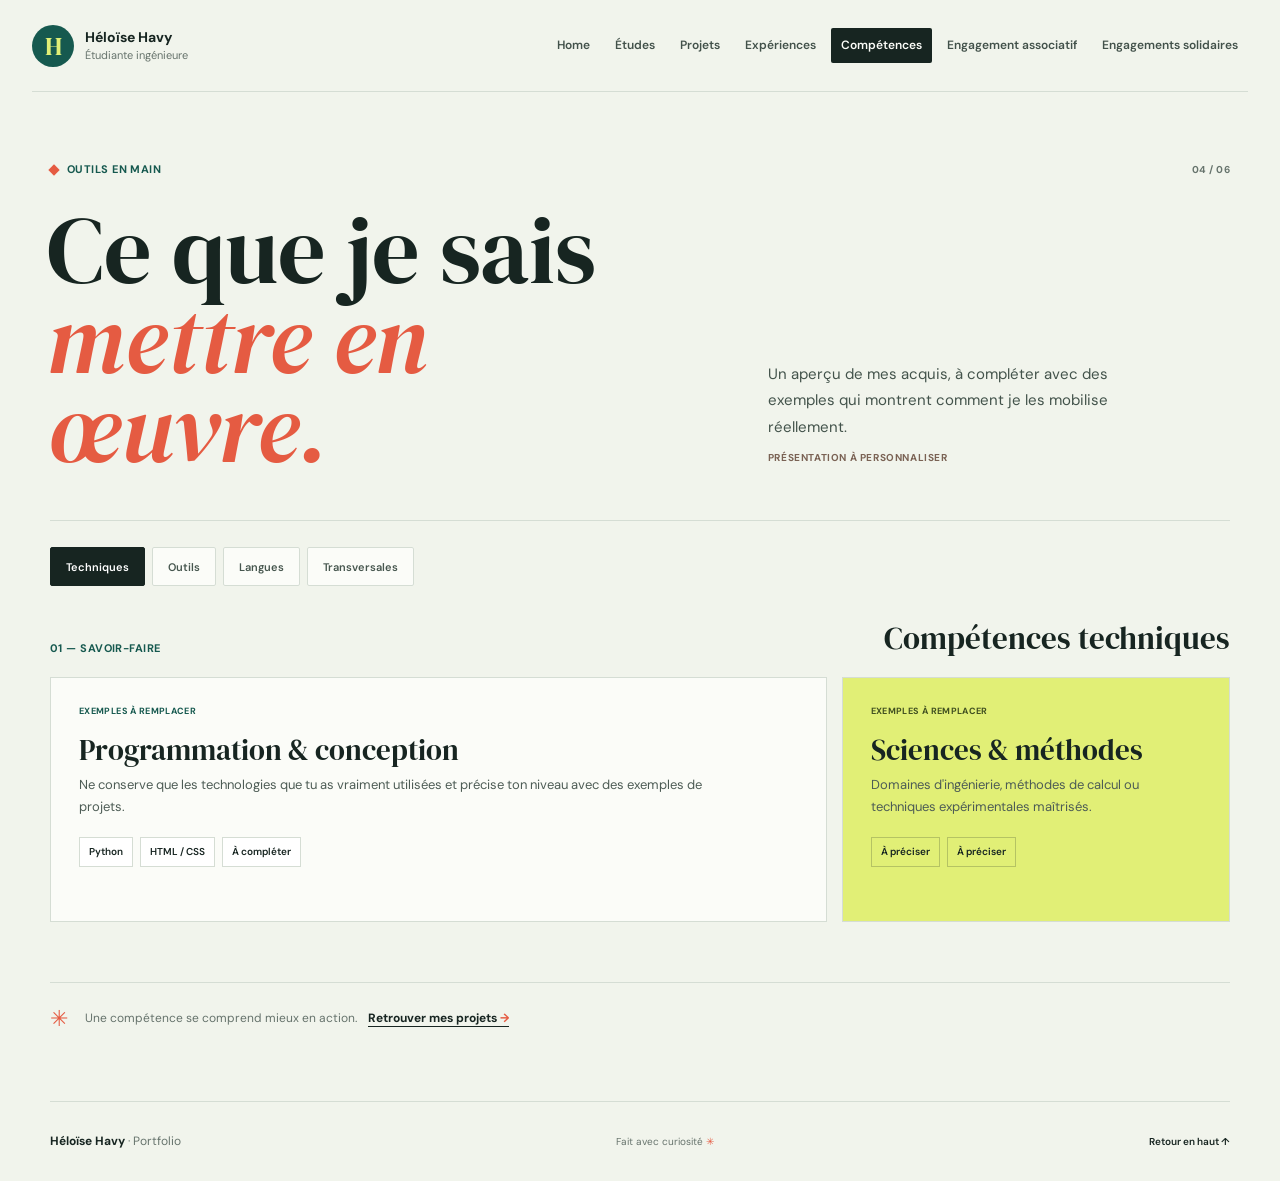
==== competences.html @ cb356ca2 "création site" ====
<!doctype html>
<html lang="fr">
<head>
  <meta charset="utf-8">
  <meta name="viewport" content="width=device-width, initial-scale=1">
  <meta name="theme-color" content="#f1f4ec">
  <meta name="description" content="Les compétences techniques, outils et langues d'Héloïse Havy.">
  <title>Compétences — Héloïse Havy</title>
  <link rel="preconnect" href="https://fonts.googleapis.com">
  <link rel="preconnect" href="https://fonts.gstatic.com" crossorigin>
  <link href="https://fonts.googleapis.com/css2?family=DM+Sans:wght@400;500;600;700&family=DM+Serif+Display:ital@0;1&display=swap" rel="stylesheet">
  <link rel="stylesheet" href="css/style.css">
  <script src="js/main.js" defer></script>
</head>
<body>
  <a class="skip-link" href="#contenu">Aller au contenu</a>
  <header class="site-header">
    <a class="brand" href="index.html" aria-label="Héloïse Havy, accueil"><span class="brand-mark" aria-hidden="true">H</span><span class="brand-copy"><strong>Héloïse Havy</strong><small>Étudiante ingénieure</small></span></a>
    <nav class="main-nav" aria-label="Navigation principale"><ul>
      <li><a href="index.html">Home</a></li><li><a href="etudes.html">Études</a></li><li><a href="projets.html">Projets</a></li><li><a href="experiences.html">Expériences</a></li><li><a href="competences.html" aria-current="page">Compétences</a></li><li><a href="engagement-associatif.html">Engagement associatif</a></li><li><a href="engagements-solidaires.html">Engagements solidaires</a></li>
    </ul></nav>
  </header>
  <main id="contenu" class="content-width inner-page">
    <header class="page-heading"><p class="eyebrow"><span class="eyebrow-mark" aria-hidden="true"></span> Outils en main <span class="page-number">04 / 06</span></p><div class="page-heading-grid"><h1>Ce que je sais<br><em>mettre en œuvre.</em></h1><p class="page-lede">Un aperçu de mes acquis, à compléter avec des exemples qui montrent comment je les mobilise réellement.<span class="sample-label">Présentation à personnaliser</span></p></div></header>
    <section class="category-tabs" aria-label="Familles de compétences">
      <div class="filter-controls" role="tablist" aria-label="Filtrer les compétences">
        <button id="skills-tab-tech" type="button" role="tab" aria-selected="true" aria-controls="skills-panel-tech">Techniques</button>
        <button id="skills-tab-tools" type="button" role="tab" aria-selected="false" aria-controls="skills-panel-tools">Outils</button>
        <button id="skills-tab-languages" type="button" role="tab" aria-selected="false" aria-controls="skills-panel-languages">Langues</button>
        <button id="skills-tab-human" type="button" role="tab" aria-selected="false" aria-controls="skills-panel-human">Transversales</button>
      </div>
      <section id="skills-panel-tech" class="filter-panel" role="tabpanel" aria-labelledby="skills-tab-tech" tabindex="0"><div class="panel-heading"><p class="section-kicker">01 — Savoir-faire</p><h2>Compétences techniques</h2></div><div class="entry-grid"><article class="entry-card skill-card"><p class="entry-kicker">Exemples à remplacer</p><h3>Programmation & conception</h3><p>Ne conserve que les technologies que tu as vraiment utilisées et précise ton niveau avec des exemples de projets.</p><ul class="skill-list"><li>Python</li><li>HTML / CSS</li><li>À compléter</li></ul></article><article class="entry-card skill-card skill-card-accent"><p class="entry-kicker">Exemples à remplacer</p><h3>Sciences & méthodes</h3><p>Domaines d'ingénierie, méthodes de calcul ou techniques expérimentales maîtrisés.</p><ul class="skill-list"><li>À préciser</li><li>À préciser</li></ul></article></div></section>
      <section id="skills-panel-tools" class="filter-panel" role="tabpanel" aria-labelledby="skills-tab-tools" tabindex="0"><div class="panel-heading"><p class="section-kicker">02 — Environnement</p><h2>Outils & logiciels</h2></div><div class="entry-grid"><article class="entry-card skill-card"><p class="entry-kicker">À compléter</p><h3>Outils utilisés</h3><p>Logiciels de conception, analyse de données, travail collaboratif ou création. Ajoute le contexte de leur utilisation.</p><ul class="skill-list"><li>Outil à préciser</li><li>Outil à préciser</li><li>Outil à préciser</li></ul></article></div></section>
      <section id="skills-panel-languages" class="filter-panel" role="tabpanel" aria-labelledby="skills-tab-languages" tabindex="0"><div class="panel-heading"><p class="section-kicker">03 — Communication</p><h2>Langues</h2></div><div class="entry-grid"><article class="entry-card skill-card"><p class="entry-kicker">À compléter</p><h3>Langues pratiquées</h3><p>Indique chaque langue et un niveau compréhensible, idéalement selon le cadre européen (A1 à C2).</p><ul class="skill-list"><li>Langue · niveau à préciser</li><li>Langue · niveau à préciser</li></ul></article></div></section>
      <section id="skills-panel-human" class="filter-panel" role="tabpanel" aria-labelledby="skills-tab-human" tabindex="0"><div class="panel-heading"><p class="section-kicker">04 — Façon de travailler</p><h2>Compétences transversales</h2></div><div class="entry-grid"><article class="entry-card skill-card"><p class="entry-kicker">À illustrer</p><h3>La méthode et le collectif</h3><p>Choisis des qualités que tu peux illustrer avec une situation précise : expliquer, organiser, écouter, apprendre en autonomie…</p><ul class="skill-list"><li>Qualité à illustrer</li><li>Qualité à illustrer</li></ul></article></div></section>
    </section>
    <aside class="page-outro"><span aria-hidden="true">✳</span><p>Une compétence se comprend mieux en action. <a href="projets.html">Retrouver mes projets <b aria-hidden="true">→</b></a></p></aside>
  </main>
  <footer class="site-footer content-width"><a class="footer-brand" href="index.html">Héloïse Havy <span>· Portfolio</span></a><p>Fait avec curiosité <span aria-hidden="true">✳</span></p><a href="#contenu" class="back-top">Retour en haut ↑</a></footer>
</body>
</html>
---- css/style.css ----
:root {
  color-scheme: light;
  --paper: #f1f4ec;
  --surface: #fbfcf8;
  --ink: #172521;
  --muted: #66736c;
  --line: #d5ddd4;
  --tomato: #e55b42;
  --teal: #16594f;
  --lime: #e1ef76;
  --sky: #c8e0e6;
  --display: "DM Serif Display", Georgia, serif;
  --body: "DM Sans", "Trebuchet MS", sans-serif;
  --page-width: 1180px;
}

* { box-sizing: border-box; }

html { scroll-behavior: smooth; }

body {
  margin: 0;
  color: var(--ink);
  background: var(--paper);
  font-family: var(--body);
  font-size: 16px;
  line-height: 1.6;
}

body::before {
  position: fixed;
  z-index: -1;
  inset: 0;
  background-image: radial-gradient(#aebbb0 0.65px, transparent 0.65px);
  background-size: 18px 18px;
  content: "";
  opacity: 0.18;
  pointer-events: none;
}

a { color: inherit; }

button, a { -webkit-tap-highlight-color: transparent; }

a:focus-visible, button:focus-visible {
  outline: 3px solid var(--tomato);
  outline-offset: 4px;
}

.content-width { width: min(var(--page-width), calc(100% - 64px)); margin-inline: auto; }

.skip-link {
  position: fixed;
  z-index: 20;
  top: 8px;
  left: 8px;
  padding: 10px 14px;
  transform: translateY(-150%);
  background: var(--ink);
  color: white;
}

.skip-link:focus { transform: translateY(0); }

.site-header {
  position: relative;
  z-index: 5;
  display: flex;
  align-items: center;
  justify-content: space-between;
  gap: 28px;
  width: min(1360px, calc(100% - 64px));
  min-height: 92px;
  margin-inline: auto;
  border-bottom: 1px solid var(--line);
}

.brand { display: inline-flex; flex: 0 0 auto; align-items: center; gap: 11px; text-decoration: none; }

.brand-mark {
  display: grid;
  width: 42px;
  aspect-ratio: 1;
  place-items: center;
  border-radius: 50%;
  background: var(--teal);
  color: var(--lime);
  font-family: var(--display);
  font-size: 25px;
}

.brand-copy { display: grid; line-height: 1.2; }
.brand-copy strong { font-size: 14px; font-weight: 700; }
.brand-copy small { margin-top: 4px; color: var(--muted); font-size: 11px; }

.main-nav { min-width: 0; }
.main-nav ul { display: flex; flex-wrap: wrap; justify-content: flex-end; gap: 4px 5px; margin: 0; padding: 0; list-style: none; }
.main-nav a { display: block; padding: 8px 10px; border-radius: 2px; color: #42514a; font-size: 12px; font-weight: 600; text-decoration: none; transition: color 160ms ease, background-color 160ms ease; }
.main-nav a:hover { background: var(--lime); color: var(--ink); }
.main-nav a[aria-current="page"] { background: var(--ink); color: var(--surface); }

.home-hero {
  position: relative;
  display: grid;
  grid-template-columns: minmax(0, 1.03fr) minmax(330px, 0.8fr);
  align-items: center;
  gap: clamp(48px, 9vw, 130px);
  min-height: min(730px, calc(100svh - 92px));
  padding-block: 70px 86px;
}

.hero-copy { position: relative; z-index: 1; max-width: 630px; }
.eyebrow, .section-kicker, .entry-kicker { margin: 0; color: var(--teal); font-size: 11px; font-weight: 700; letter-spacing: 0.04em; text-transform: uppercase; }
.eyebrow { display: flex; align-items: center; gap: 9px; }
.eyebrow-mark { display: inline-block; width: 8px; aspect-ratio: 1; transform: rotate(45deg); background: var(--tomato); }

.home-hero h1 {
  margin: 23px 0 5px -5px;
  font-family: var(--display);
  font-size: clamp(76px, 10vw, 132px);
  font-weight: 400;
  line-height: 0.86;
}

.home-hero h1 span { color: var(--tomato); font-style: italic; }
.hero-role { margin: 24px 0 0; font-size: 17px; font-weight: 600; }
.hero-role span { padding-inline: 5px; color: var(--tomato); }
.hero-description { max-width: 490px; margin: 17px 0 0; color: #43534b; font-size: 16px; line-height: 1.75; }
.sample-label { display: block; width: fit-content; margin-top: 9px; color: #7a6254; font-size: 10px; font-weight: 700; letter-spacing: 0.06em; text-transform: uppercase; }
.hero-actions { display: flex; flex-wrap: wrap; align-items: center; gap: 18px 25px; margin-top: 29px; }
.button { display: inline-flex; min-height: 49px; align-items: center; justify-content: center; gap: 18px; padding: 0 18px; border: 1px solid transparent; border-radius: 2px; font-size: 13px; font-weight: 700; text-decoration: none; transition: transform 160ms ease, background-color 160ms ease; }
.button:hover { transform: translateY(-2px); }
.button-primary { background: var(--tomato); color: #fff; }
.button-primary:hover { background: #c74834; }
.text-link { font-size: 13px; font-weight: 700; text-decoration-thickness: 1px; text-underline-offset: 4px; }
.text-link span { margin-left: 5px; color: var(--tomato); }
.hero-footnote { margin: 25px 0 0; color: var(--muted); font-size: 11px; }
.hero-footnote span { padding-inline: 5px; color: var(--tomato); }

.hero-visual { position: relative; width: min(100%, 400px); justify-self: center; padding: 15px 19px 38px 0; }
.portrait-frame { position: relative; min-height: 440px; overflow: hidden; border: 1px solid var(--ink); background: var(--sky); }
.portrait-frame::before { position: absolute; top: 28px; right: 28px; width: 49%; height: 76%; border: 1px solid rgb(23 37 33 / 30%); content: ""; }
.portrait-frame::after { position: absolute; right: 0; bottom: 0; left: 0; height: 29%; background: var(--teal); content: ""; }
.portrait-placeholder { position: absolute; z-index: 1; inset: 0 0 29%; display: grid; align-content: center; justify-items: center; color: var(--teal); }
.portrait-monogram { font-family: var(--display); font-size: clamp(140px, 20vw, 225px); line-height: 0.8; }
.portrait-caption { position: absolute; right: 11%; bottom: 10%; padding: 8px 12px; transform: rotate(-5deg); background: var(--lime); color: var(--ink); font-size: 11px; font-weight: 700; line-height: 1.25; text-transform: uppercase; }
.portrait-image { position: absolute; z-index: 2; inset: 0; width: 100%; height: 100%; object-fit: cover; object-position: center 35%; opacity: 0; }
.portrait-frame.image-loaded .portrait-image { opacity: 1; }
.portrait-frame.image-loaded .portrait-placeholder { display: none; }
.portrait-sticker { position: absolute; z-index: 3; top: 22px; left: -10px; display: grid; width: 64px; aspect-ratio: 1; place-content: center; transform: rotate(-9deg); border: 1px solid var(--ink); border-radius: 50%; background: var(--lime); color: var(--ink); font-size: 9px; font-weight: 700; line-height: 1.05; text-align: center; }
.portrait-index { position: absolute; z-index: 3; right: 15px; bottom: 13px; color: white; font-size: 9px; font-weight: 700; letter-spacing: 0.08em; }
.school-signature { position: absolute; right: -27px; bottom: 2px; z-index: 4; display: flex; min-width: 225px; align-items: center; gap: 12px; padding: 12px 15px; border: 1px solid var(--ink); background: var(--surface); }
.school-logo-placeholder { display: grid; width: 43px; height: 43px; flex: 0 0 auto; place-content: center; background: var(--lime); font-size: 8px; font-weight: 700; line-height: 1.05; text-align: center; }
.school-logo-placeholder span { color: var(--teal); }
.school-logo { display: none; width: 43px; height: 43px; object-fit: contain; }
.school-signature.image-loaded .school-logo { display: block; }
.school-signature.image-loaded .school-logo-placeholder { display: none; }
.school-signature p { display: grid; gap: 2px; margin: 0; line-height: 1.3; }
.school-signature p span { color: var(--muted); font-size: 9px; font-weight: 700; letter-spacing: 0.08em; }
.school-signature p strong { font-size: 11px; }
.hero-side-note { position: absolute; top: 50%; right: -37px; transform: translate(100%, -50%) rotate(90deg); transform-origin: left; color: var(--muted); font-size: 9px; font-weight: 700; letter-spacing: 0.14em; white-space: nowrap; }

.home-index { display: grid; grid-template-columns: 0.65fr 1.1fr 1.25fr; gap: 28px 48px; padding-block: 36px 76px; border-top: 1px solid var(--line); }
.home-index > .section-kicker { padding-top: 8px; }
.index-statement { max-width: 265px; margin: 0; font-family: var(--display); font-size: 27px; line-height: 1.2; }
.index-statement em { color: var(--tomato); font-weight: 400; }
.index-links { display: grid; grid-template-columns: 1fr 1fr; column-gap: 23px; }
.index-links a { display: flex; min-height: 43px; align-items: center; gap: 10px; border-bottom: 1px solid var(--line); font-size: 11px; font-weight: 600; text-decoration: none; }
.index-links a span { color: var(--tomato); font-size: 9px; }
.index-links a b { margin-left: auto; color: var(--teal); font-size: 14px; }
.index-links a:hover { color: var(--tomato); }

.home-note-band { background: var(--lime); }
.note-band-inner { display: grid; grid-template-columns: 0.65fr 2.35fr auto; align-items: center; gap: 25px; min-height: 155px; }
.note-band-inner .section-kicker { color: var(--teal); }
.note-band-inner > p:nth-child(2) { max-width: 630px; margin: 0; font-family: var(--display); font-size: clamp(27px, 4vw, 42px); line-height: 1.12; }
.note-band-inner .sample-label { font-family: var(--body); font-size: 9px; }
.round-link { display: grid; width: 45px; aspect-ratio: 1; place-items: center; border: 1px solid var(--ink); border-radius: 50%; font-size: 18px; text-decoration: none; transition: transform 160ms ease; }
.round-link:hover { transform: rotate(45deg); }

.inner-page { min-height: calc(100svh - 180px); padding-block: 69px 65px; }
.page-heading { padding-bottom: 47px; border-bottom: 1px solid var(--line); }
.page-heading-grid { display: grid; grid-template-columns: 1.1fr 0.75fr; align-items: end; gap: 40px; margin-top: 27px; }
.page-heading h1 { margin: 0 0 0 -3px; font-family: var(--display); font-size: clamp(60px, 8vw, 94px); font-weight: 400; line-height: 0.95; }
.page-heading h1 em { color: var(--tomato); font-weight: 400; }
.page-number { margin-left: auto; color: var(--muted); font-size: 10px; letter-spacing: 0.05em; }
.page-lede { max-width: 395px; margin: 0 0 7px; color: #43534b; font-size: 15px; line-height: 1.75; }

.category-tabs { padding-top: 26px; }
.filter-controls { display: none; }
.category-tabs.tabs-ready .filter-controls { display: flex; flex-wrap: wrap; gap: 7px; margin-bottom: 30px; }
.filter-controls [role="tab"] { min-height: 39px; padding: 0 15px; border: 1px solid var(--line); border-radius: 2px; background: var(--surface); color: #46564e; cursor: pointer; font: 600 11px var(--body); transition: background-color 150ms ease, border-color 150ms ease, color 150ms ease; }
.filter-controls [role="tab"]:hover { border-color: var(--teal); }
.filter-controls [role="tab"][aria-selected="true"] { border-color: var(--ink); background: var(--ink); color: white; }
.filter-panel { padding-bottom: 20px; }
.js-enabled .category-tabs.tabs-ready .filter-panel[hidden] { display: none; }
.panel-heading { display: flex; align-items: end; justify-content: space-between; gap: 20px; margin-bottom: 20px; }
.panel-heading h2 { margin: 5px 0 0; font-family: var(--display); font-size: 31px; font-weight: 400; line-height: 1.15; }
.entry-grid { display: grid; grid-template-columns: minmax(0, 1.6fr) minmax(220px, 0.8fr); gap: 15px; }
.entry-card { position: relative; min-height: 215px; padding: 26px 28px; border: 1px solid var(--line); background: var(--surface); }
.entry-card-featured { background: var(--surface); }
.entry-card-featured::before { position: absolute; top: -1px; bottom: -1px; left: -1px; width: 4px; background: var(--tomato); content: ""; }
.entry-card-aside { background: var(--sky); }
.entry-kicker { color: var(--teal); font-size: 9px; }
.entry-card h3 { max-width: 570px; margin: 15px 0 8px; font-family: var(--display); font-size: 29px; font-weight: 400; line-height: 1.13; }
.entry-card p:not(.entry-kicker) { max-width: 650px; margin: 0; color: #4d5c55; font-size: 13px; line-height: 1.7; }
.entry-meta { display: flex; flex-wrap: wrap; gap: 7px 22px; margin-top: 23px; padding-top: 12px; border-top: 1px solid var(--line); color: var(--muted); font-size: 10px; }
.entry-card-aside h3 { font-size: 25px; }
.entry-card-aside p:not(.entry-kicker) { font-size: 12px; }
.card-index { position: absolute; top: 18px; right: 20px; color: rgb(22 89 79 / 35%); font-family: var(--display); font-size: 40px; line-height: 1; }
.example-tag { display: inline-block; margin-top: 20px; padding: 5px 7px; background: var(--lime); color: var(--ink); font-size: 8px; font-weight: 700; letter-spacing: 0.05em; }
.skill-card { min-height: 245px; }
.skill-card-accent { background: var(--lime); }
.skill-card-accent .entry-kicker { color: #415021; }
.skill-list { display: flex; flex-wrap: wrap; gap: 7px; margin: 19px 0 0; padding: 0; list-style: none; }
.skill-list li { padding: 6px 9px; border: 1px solid var(--line); background: white; color: var(--ink); font-size: 10px; font-weight: 600; }
.skill-card-accent .skill-list li { border-color: rgb(23 37 33 / 22%); background: transparent; }
.page-outro { display: flex; align-items: center; gap: 17px; margin-top: 40px; padding-top: 18px; border-top: 1px solid var(--line); }
.page-outro > span { color: var(--tomato); font-size: 22px; }
.page-outro p { margin: 0; color: var(--muted); font-size: 12px; }
.page-outro a { margin-left: 8px; color: var(--ink); font-weight: 700; text-decoration-thickness: 1px; text-underline-offset: 4px; }
.page-outro a b { color: var(--tomato); }

.site-footer { display: flex; min-height: 80px; align-items: center; justify-content: space-between; gap: 20px; border-top: 1px solid var(--line); }
.footer-brand { font-size: 12px; font-weight: 700; text-decoration: none; }
.footer-brand span, .site-footer p { color: var(--muted); font-weight: 400; }
.site-footer p { margin: 0; font-size: 10px; }
.site-footer p span { color: var(--tomato); }
.back-top { color: var(--ink); font-size: 10px; font-weight: 600; text-decoration: none; }

@media (min-width: 1500px) {
  .home-hero { min-height: 750px; }
}

@media (max-width: 1060px) {
  .site-header { width: calc(100% - 40px); align-items: flex-start; flex-direction: column; gap: 13px; padding-block: 17px 12px; }
  .main-nav { width: 100%; }
  .main-nav ul { justify-content: flex-start; }
  .main-nav a { padding-inline: 9px; }
  .home-hero { min-height: 650px; gap: 45px; }
  .home-hero h1 { font-size: clamp(78px, 11vw, 112px); }
  .portrait-frame { min-height: 390px; }
  .hero-side-note { display: none; }
  .home-index { grid-template-columns: 0.6fr 1fr 1.4fr; gap: 22px; }
}

@media (max-width: 700px) {
  .content-width { width: calc(100% - 40px); }
  .site-header { width: calc(100% - 40px); min-height: unset; gap: 15px; padding-block: 13px 10px; }
  .brand-mark { width: 36px; font-size: 22px; }
  .main-nav { overflow-x: auto; overscroll-behavior-inline: contain; scrollbar-width: thin; }
  .main-nav ul { width: max-content; flex-wrap: nowrap; gap: 3px; padding-bottom: 5px; }
  .main-nav a { padding: 7px 9px; font-size: 11px; white-space: nowrap; }
  .home-hero { grid-template-columns: 1fr; gap: 40px; min-height: 0; padding-block: 52px 60px; }
  .home-hero h1 { margin-top: 20px; font-size: clamp(80px, 21vw, 120px); }
  .hero-role { margin-top: 19px; font-size: 15px; }
  .hero-description { font-size: 14px; }
  .hero-visual { width: min(86%, 360px); justify-self: center; margin-right: 12px; }
  .portrait-frame { min-height: clamp(340px, 105vw, 425px); }
  .portrait-monogram { font-size: 180px; }
  .school-signature { right: -17px; min-width: 210px; }
  .home-index { grid-template-columns: 1fr; gap: 17px; padding-block: 26px 45px; }
  .index-statement { max-width: 380px; font-size: 29px; }
  .index-links { column-gap: 18px; }
  .index-links a { font-size: 10px; }
  .note-band-inner { grid-template-columns: 1fr auto; gap: 11px 20px; min-height: 165px; padding-block: 25px; }
  .note-band-inner .section-kicker { grid-column: 1 / -1; }
  .note-band-inner > p:nth-child(2) { font-size: 30px; }
  .inner-page { padding-block: 48px 47px; }
  .page-heading { padding-bottom: 31px; }
  .page-heading-grid { grid-template-columns: 1fr; gap: 22px; margin-top: 23px; }
  .page-heading h1 { font-size: clamp(57px, 13.5vw, 76px); }
  .page-lede { max-width: 520px; font-size: 14px; }
  .category-tabs { padding-top: 19px; }
  .category-tabs.tabs-ready .filter-controls { flex-wrap: nowrap; overflow-x: auto; margin: 0 -20px 23px; padding: 0 20px 8px; scrollbar-width: thin; }
  .filter-controls [role="tab"] { flex: 0 0 auto; }
  .panel-heading { align-items: flex-start; flex-direction: column; gap: 4px; margin-bottom: 15px; }
  .panel-heading h2 { font-size: 27px; }
  .entry-grid { grid-template-columns: 1fr; gap: 10px; }
  .entry-card { min-height: 0; padding: 22px 21px; }
  .entry-card h3 { font-size: 26px; }
  .entry-card-aside h3 { font-size: 24px; }
  .page-outro { align-items: flex-start; margin-top: 25px; }
  .page-outro p { line-height: 1.7; }
  .page-outro a { display: inline-block; margin-left: 0; }
  .site-footer { flex-wrap: wrap; min-height: 75px; gap: 7px 15px; padding-block: 14px; }
  .site-footer p { order: 1; width: 100%; }
}

@media (max-width: 390px) {
  .content-width, .site-header { width: calc(100% - 32px); }
  .hero-actions { align-items: flex-start; flex-direction: column; gap: 15px; }
  .home-hero h1 { font-size: 76px; }
  .hero-visual { width: 88%; }
  .category-tabs.tabs-ready .filter-controls { margin-inline: -16px; padding-inline: 16px; }
  .index-links { grid-template-columns: 1fr; }
}

@media (prefers-reduced-motion: reduce) {
  *, *::before, *::after { scroll-behavior: auto !important; transition-duration: 0.01ms !important; }
}
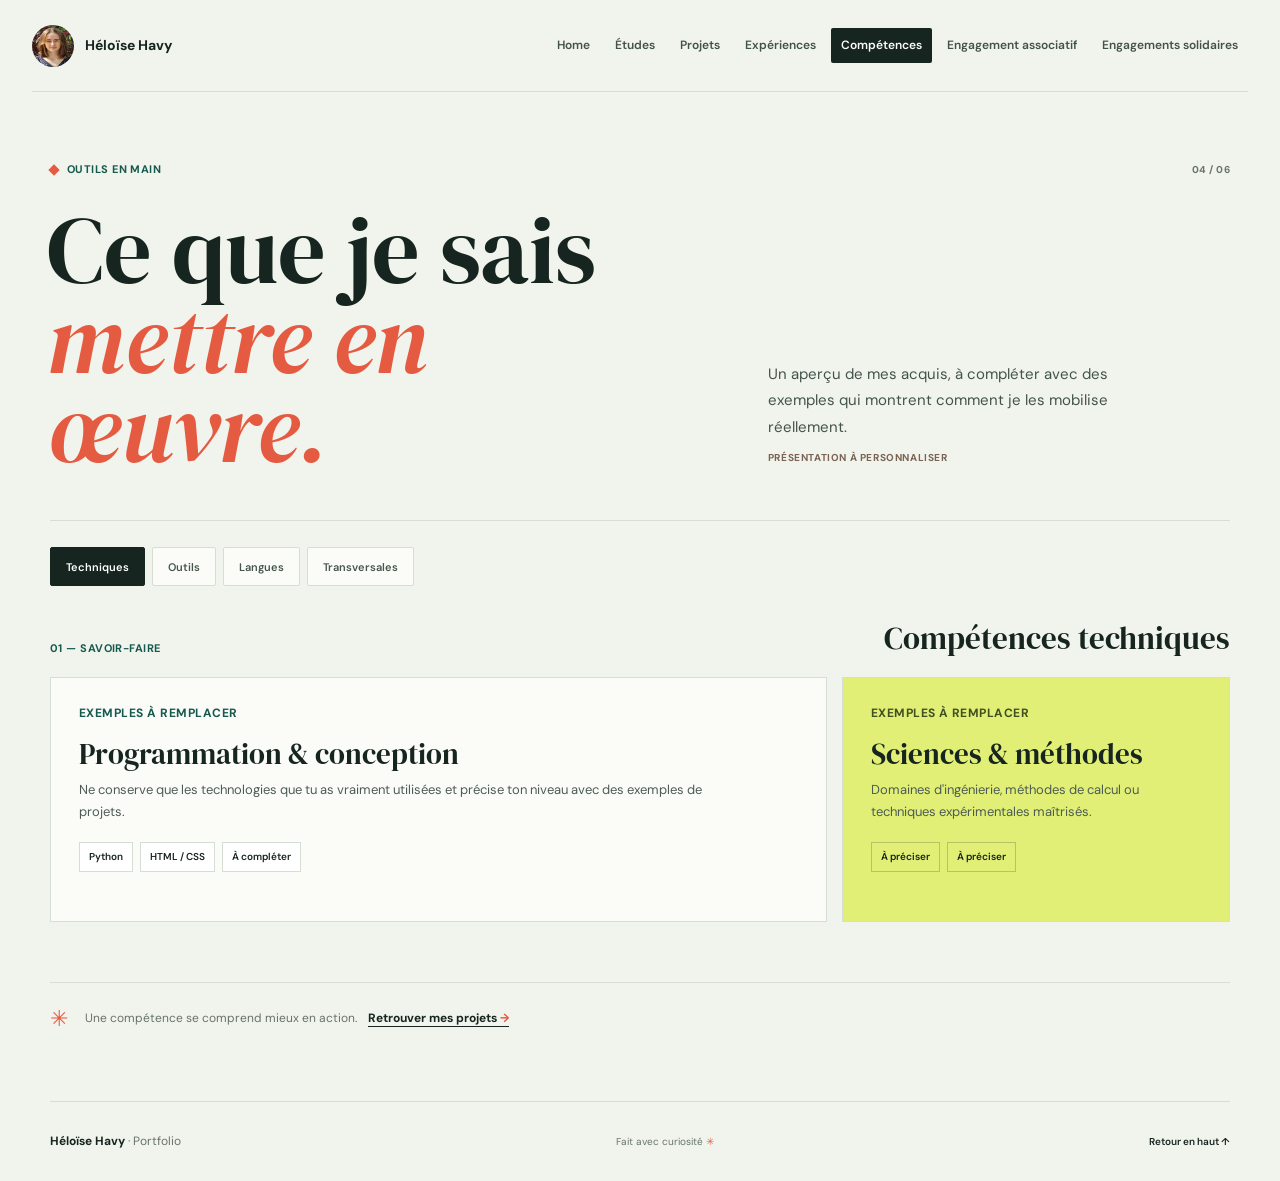
==== commit a06d22a0: "début de mise en place des experiences" ====
--- a/competences.html
+++ b/competences.html
@@ -14,12 +14,7 @@
 </head>
 <body>
   <a class="skip-link" href="#contenu">Aller au contenu</a>
-  <header class="site-header">
-    <a class="brand" href="index.html" aria-label="Héloïse Havy, accueil"><span class="brand-mark" aria-hidden="true">H</span><span class="brand-copy"><strong>Héloïse Havy</strong><small>Étudiante ingénieure</small></span></a>
-    <nav class="main-nav" aria-label="Navigation principale"><ul>
-      <li><a href="index.html">Home</a></li><li><a href="etudes.html">Études</a></li><li><a href="projets.html">Projets</a></li><li><a href="experiences.html">Expériences</a></li><li><a href="competences.html" aria-current="page">Compétences</a></li><li><a href="engagement-associatif.html">Engagement associatif</a></li><li><a href="engagements-solidaires.html">Engagements solidaires</a></li>
-    </ul></nav>
-  </header>
+  <header class="site-header" data-site-header></header>
   <main id="contenu" class="content-width inner-page">
     <header class="page-heading"><p class="eyebrow"><span class="eyebrow-mark" aria-hidden="true"></span> Outils en main <span class="page-number">04 / 06</span></p><div class="page-heading-grid"><h1>Ce que je sais<br><em>mettre en œuvre.</em></h1><p class="page-lede">Un aperçu de mes acquis, à compléter avec des exemples qui montrent comment je les mobilise réellement.<span class="sample-label">Présentation à personnaliser</span></p></div></header>
     <section class="category-tabs" aria-label="Familles de compétences">
--- a/css/style.css
+++ b/css/style.css
@@ -149,10 +149,10 @@
 .portrait-frame.image-loaded .portrait-placeholder { display: none; }
 .portrait-sticker { position: absolute; z-index: 3; top: 22px; left: -10px; display: grid; width: 64px; aspect-ratio: 1; place-content: center; transform: rotate(-9deg); border: 1px solid var(--ink); border-radius: 50%; background: var(--lime); color: var(--ink); font-size: 9px; font-weight: 700; line-height: 1.05; text-align: center; }
 .portrait-index { position: absolute; z-index: 3; right: 15px; bottom: 13px; color: white; font-size: 9px; font-weight: 700; letter-spacing: 0.08em; }
-.school-signature { position: absolute; right: -27px; bottom: 2px; z-index: 4; display: flex; min-width: 225px; align-items: center; gap: 12px; padding: 12px 15px; border: 1px solid var(--ink); background: var(--surface); }
-.school-logo-placeholder { display: grid; width: 43px; height: 43px; flex: 0 0 auto; place-content: center; background: var(--lime); font-size: 8px; font-weight: 700; line-height: 1.05; text-align: center; }
+.school-signature { position: absolute; right: -27px; bottom: 2px; z-index: 4; display: flex; min-width: 225px; align-items: center; gap: 12px; padding: 1px 5px; border: 1px solid var(--ink); background: var(--surface); }
+.school-logo-placeholder { display: grid; width: 120px; height: 120px; flex: 0 0 auto; place-content: center; background: var(--lime); font-size: 8px; font-weight: 700; line-height: 1.05; text-align: center; }
 .school-logo-placeholder span { color: var(--teal); }
-.school-logo { display: none; width: 43px; height: 43px; object-fit: contain; }
+.school-logo { display: none; width: 120px; height: 120px; object-fit: contain; }
 .school-signature.image-loaded .school-logo { display: block; }
 .school-signature.image-loaded .school-logo-placeholder { display: none; }
 .school-signature p { display: grid; gap: 2px; margin: 0; line-height: 1.3; }
@@ -201,7 +201,13 @@
 .entry-card-featured { background: var(--surface); }
 .entry-card-featured::before { position: absolute; top: -1px; bottom: -1px; left: -1px; width: 4px; background: var(--tomato); content: ""; }
 .entry-card-aside { background: var(--sky); }
-.entry-kicker { color: var(--teal); font-size: 9px; }
+.experience-company { display: flex; align-items: center; gap: 12px; margin-bottom: 18px; }
+.experience-logo-placeholder { display: grid; width: 54px; height: 54px; flex: 0 0 54px; place-items: center; border: 1px solid var(--line); background: var(--sky); color: var(--teal); font-family: var(--display); font-size: 18px; }
+.experience-logo { display: none; width: 54px; height: 54px; object-fit: contain; }
+.experience-company.image-loaded .experience-logo { display: block; }
+.experience-company.image-loaded .experience-logo-placeholder { display: none; }
+.experience-company .entry-kicker { margin: 0; }
+.entry-kicker { color: var(--teal); font-size: 12px; }
 .entry-card h3 { max-width: 570px; margin: 15px 0 8px; font-family: var(--display); font-size: 29px; font-weight: 400; line-height: 1.13; }
 .entry-card p:not(.entry-kicker) { max-width: 650px; margin: 0; color: #4d5c55; font-size: 13px; line-height: 1.7; }
 .entry-meta { display: flex; flex-wrap: wrap; gap: 7px 22px; margin-top: 23px; padding-top: 12px; border-top: 1px solid var(--line); color: var(--muted); font-size: 10px; }
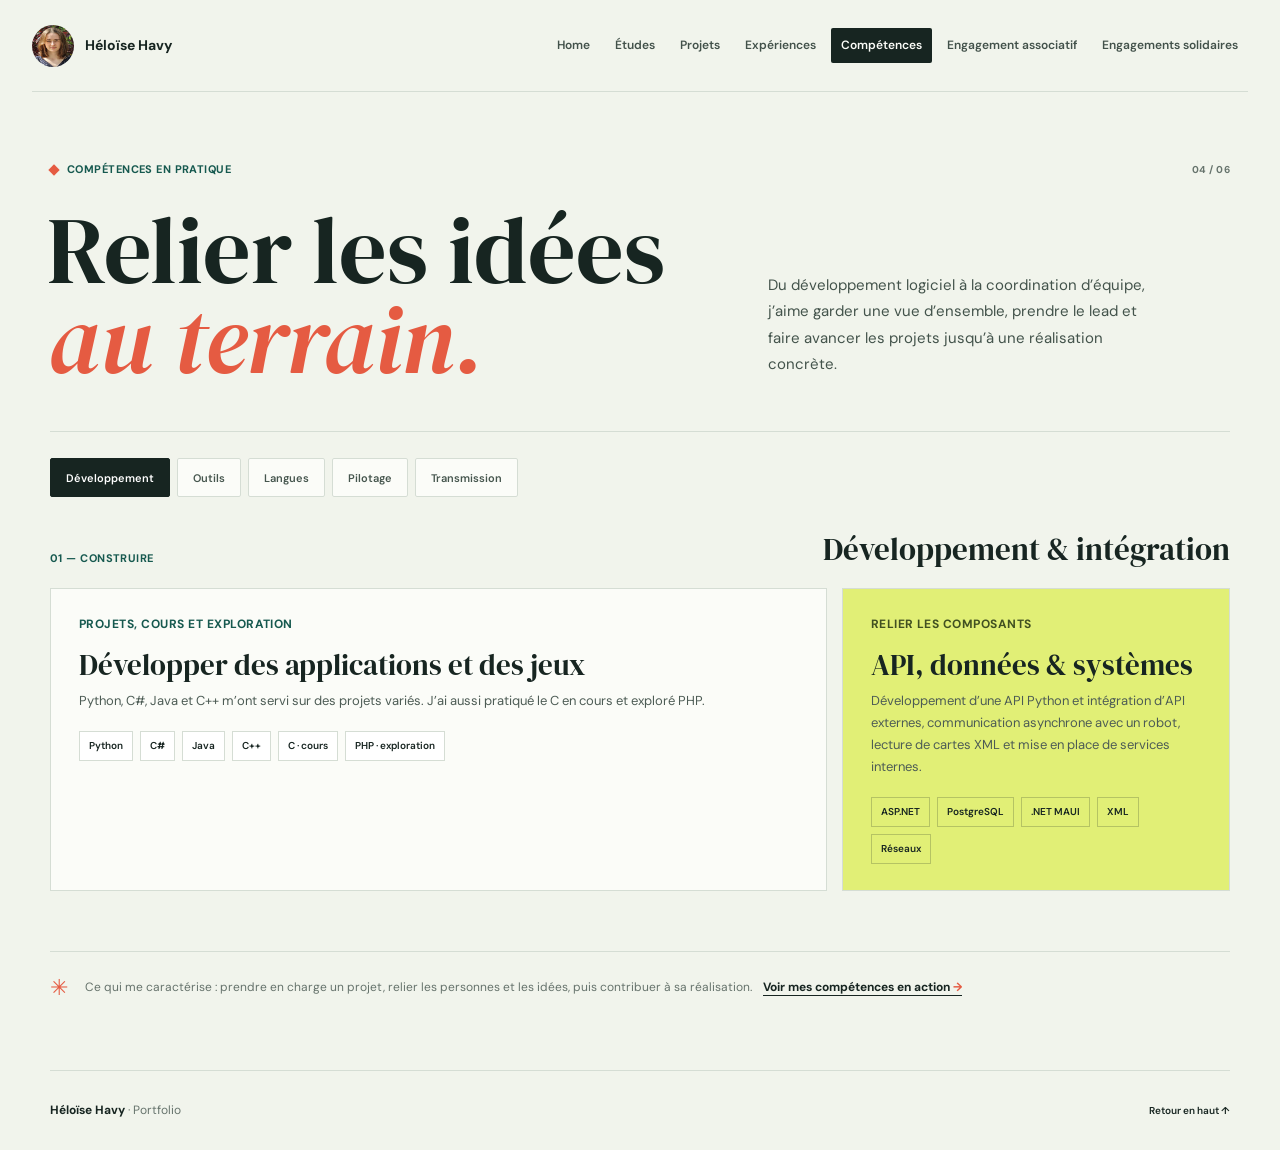
==== commit e425e629: "version utilisable" ====
--- a/competences.html
+++ b/competences.html
@@ -16,21 +16,52 @@
   <a class="skip-link" href="#contenu">Aller au contenu</a>
   <header class="site-header" data-site-header></header>
   <main id="contenu" class="content-width inner-page">
-    <header class="page-heading"><p class="eyebrow"><span class="eyebrow-mark" aria-hidden="true"></span> Outils en main <span class="page-number">04 / 06</span></p><div class="page-heading-grid"><h1>Ce que je sais<br><em>mettre en œuvre.</em></h1><p class="page-lede">Un aperçu de mes acquis, à compléter avec des exemples qui montrent comment je les mobilise réellement.<span class="sample-label">Présentation à personnaliser</span></p></div></header>
+    <header class="page-heading"><p class="eyebrow"><span class="eyebrow-mark" aria-hidden="true"></span> Compétences en pratique <span class="page-number">04 / 06</span></p><div class="page-heading-grid"><h1>Relier les idées<br><em>au terrain.</em></h1><p class="page-lede">Du développement logiciel à la coordination d’équipe, j’aime garder une vue d’ensemble, prendre le lead et faire avancer les projets jusqu’à une réalisation concrète.</p></div></header>
     <section class="category-tabs" aria-label="Familles de compétences">
       <div class="filter-controls" role="tablist" aria-label="Filtrer les compétences">
-        <button id="skills-tab-tech" type="button" role="tab" aria-selected="true" aria-controls="skills-panel-tech">Techniques</button>
+        <button id="skills-tab-tech" type="button" role="tab" aria-selected="true" aria-controls="skills-panel-tech">Développement</button>
         <button id="skills-tab-tools" type="button" role="tab" aria-selected="false" aria-controls="skills-panel-tools">Outils</button>
         <button id="skills-tab-languages" type="button" role="tab" aria-selected="false" aria-controls="skills-panel-languages">Langues</button>
-        <button id="skills-tab-human" type="button" role="tab" aria-selected="false" aria-controls="skills-panel-human">Transversales</button>
+        <button id="skills-tab-pilotage" type="button" role="tab" aria-selected="false" aria-controls="skills-panel-pilotage">Pilotage</button>
+        <button id="skills-tab-transmission" type="button" role="tab" aria-selected="false" aria-controls="skills-panel-transmission">Transmission</button>
       </div>
-      <section id="skills-panel-tech" class="filter-panel" role="tabpanel" aria-labelledby="skills-tab-tech" tabindex="0"><div class="panel-heading"><p class="section-kicker">01 — Savoir-faire</p><h2>Compétences techniques</h2></div><div class="entry-grid"><article class="entry-card skill-card"><p class="entry-kicker">Exemples à remplacer</p><h3>Programmation & conception</h3><p>Ne conserve que les technologies que tu as vraiment utilisées et précise ton niveau avec des exemples de projets.</p><ul class="skill-list"><li>Python</li><li>HTML / CSS</li><li>À compléter</li></ul></article><article class="entry-card skill-card skill-card-accent"><p class="entry-kicker">Exemples à remplacer</p><h3>Sciences & méthodes</h3><p>Domaines d'ingénierie, méthodes de calcul ou techniques expérimentales maîtrisés.</p><ul class="skill-list"><li>À préciser</li><li>À préciser</li></ul></article></div></section>
-      <section id="skills-panel-tools" class="filter-panel" role="tabpanel" aria-labelledby="skills-tab-tools" tabindex="0"><div class="panel-heading"><p class="section-kicker">02 — Environnement</p><h2>Outils & logiciels</h2></div><div class="entry-grid"><article class="entry-card skill-card"><p class="entry-kicker">À compléter</p><h3>Outils utilisés</h3><p>Logiciels de conception, analyse de données, travail collaboratif ou création. Ajoute le contexte de leur utilisation.</p><ul class="skill-list"><li>Outil à préciser</li><li>Outil à préciser</li><li>Outil à préciser</li></ul></article></div></section>
-      <section id="skills-panel-languages" class="filter-panel" role="tabpanel" aria-labelledby="skills-tab-languages" tabindex="0"><div class="panel-heading"><p class="section-kicker">03 — Communication</p><h2>Langues</h2></div><div class="entry-grid"><article class="entry-card skill-card"><p class="entry-kicker">À compléter</p><h3>Langues pratiquées</h3><p>Indique chaque langue et un niveau compréhensible, idéalement selon le cadre européen (A1 à C2).</p><ul class="skill-list"><li>Langue · niveau à préciser</li><li>Langue · niveau à préciser</li></ul></article></div></section>
-      <section id="skills-panel-human" class="filter-panel" role="tabpanel" aria-labelledby="skills-tab-human" tabindex="0"><div class="panel-heading"><p class="section-kicker">04 — Façon de travailler</p><h2>Compétences transversales</h2></div><div class="entry-grid"><article class="entry-card skill-card"><p class="entry-kicker">À illustrer</p><h3>La méthode et le collectif</h3><p>Choisis des qualités que tu peux illustrer avec une situation précise : expliquer, organiser, écouter, apprendre en autonomie…</p><ul class="skill-list"><li>Qualité à illustrer</li><li>Qualité à illustrer</li></ul></article></div></section>
+      <section id="skills-panel-tech" class="filter-panel" role="tabpanel" aria-labelledby="skills-tab-tech" tabindex="0">
+        <div class="panel-heading"><p class="section-kicker">01 — Construire</p><h2>Développement & intégration</h2></div>
+        <div class="entry-grid">
+          <article class="entry-card skill-card"><p class="entry-kicker">Projets, cours et exploration</p><h3>Développer des applications et des jeux</h3><p>Python, C#, Java et C++ m’ont servi sur des projets variés. J’ai aussi pratiqué le C en cours et exploré PHP.</p><ul class="skill-list"><li>Python</li><li>C#</li><li>Java</li><li>C++</li><li>C · cours</li><li>PHP · exploration</li></ul></article>
+          <article class="entry-card skill-card skill-card-accent"><p class="entry-kicker">Relier les composants</p><h3>API, données & systèmes</h3><p>Développement d’une API Python et intégration d’API externes, communication asynchrone avec un robot, lecture de cartes XML et mise en place de services internes.</p><ul class="skill-list"><li>ASP.NET</li><li>PostgreSQL</li><li>.NET MAUI</li><li>XML</li><li>Réseaux</li></ul></article>
+        </div>
+      </section>
+      <section id="skills-panel-tools" class="filter-panel" role="tabpanel" aria-labelledby="skills-tab-tools" tabindex="0" hidden>
+        <div class="panel-heading"><p class="section-kicker">02 — Prototyper</p><h2>Outils & environnements</h2></div>
+        <div class="entry-grid">
+          <article class="entry-card skill-card"><p class="entry-kicker">Création interactive</p><h3>Du prototype à l’expérience jouable</h3><p>J’ai créé et contribué à plusieurs prototypes de jeux, réalisé des mécaniques, des interfaces et des réglages de gameplay, et travaillé sur un projet de réalité mixte.</p><ul class="skill-list"><li>Unity</li><li>Unreal Engine 5</li><li>Blueprints</li><li>Godot</li><li>JavaFX</li></ul></article>
+          <article class="entry-card skill-card skill-card-accent"><p class="entry-kicker">Outils de réalisation</p><h3>Créer, versionner, connecter</h3><p>Je travaille régulièrement en ligne de commande avec Bash dans un environnement Linux et connais la distribution Ubuntu. J’utilise aussi Git pour le travail en équipe et Arduino pour le prototypage.</p><ul class="skill-list"><li>Bash</li><li>Ubuntu</li><li>Linux</li><li>Git</li><li>Arduino</li><li>SFML</li><li>pugixml</li><li>CMake</li><li>Blender</li></ul></article>
+        </div>
+      </section>
+      <section id="skills-panel-languages" class="filter-panel" role="tabpanel" aria-labelledby="skills-tab-languages" tabindex="0" hidden>
+        <div class="panel-heading"><p class="section-kicker">03 — Communiquer</p><h2>Langues</h2></div>
+        <div class="entry-grid project-grid">
+          <article class="entry-card skill-card"><p class="entry-kicker">Niveaux déclarés</p><h3>Communiquer au-delà des frontières</h3><p>Mes études et mes projets m’ont amenée à collaborer dans des contextes internationaux, notamment pendant ma césure en Suède.</p><ul class="skill-list"><li>Anglais · C1</li><li>Espagnol · B2</li><li>Suédois · A1</li></ul></article>
+        </div>
+      </section>
+      <section id="skills-panel-pilotage" class="filter-panel" role="tabpanel" aria-labelledby="skills-tab-pilotage" tabindex="0" hidden>
+        <div class="panel-heading"><p class="section-kicker">04 — Faire avancer</p><h2>Pilotage & coordination</h2></div>
+        <div class="entry-grid">
+          <article class="entry-card skill-card"><p class="entry-kicker">Prendre le lead</p><h3>Garder le cap et la vue d’ensemble</h3><p>Cheffe de projet sur Eco Frenzy, Rope Of Light et mon PFE, j’organise le travail autour d’un objectif commun. Comme secrétaire de Part’agé, je secondais le chef de projet et prenais le relais quand nécessaire. Au CELL, j’ai coordonné une équipe de 10 membres, organisé des événements et pris en charge la communication avec l’administration et le club PiiXeL de l’ENSIIE.</p><ul class="skill-list"><li>Gestion de projet</li><li>Coordination d’équipe</li><li>Communication inter-associations</li><li>Événementiel</li></ul></article>
+          <article class="entry-card skill-card skill-card-accent"><p class="entry-kicker">S’adapter aux contraintes</p><h3>Prioriser et organiser</h3><p>En entreprise, j’ai géré plusieurs missions différentes en autonomie tout en respectant les échéances. Chez MiNET, j’ai coordonné des équipes de rangement ; avec Part’agé, j’ai organisé les impressions et contribué à prioriser les dons selon le matériel disponible et les besoins.</p><ul class="skill-list"><li>Priorisation</li><li>Autonomie</li><li>Logistique</li><li>Gestion d’inventaire</li><li>Méthode Agile</li></ul></article>
+        </div>
+      </section>
+      <section id="skills-panel-transmission" class="filter-panel" role="tabpanel" aria-labelledby="skills-tab-transmission" tabindex="0" hidden>
+        <div class="panel-heading"><p class="section-kicker">05 — Faire grandir le collectif</p><h2>Transmission & adaptation</h2></div>
+        <div class="entry-grid">
+          <article class="entry-card skill-card"><p class="entry-kicker">Expliquer et accompagner</p><h3>Adapter ma pédagogie au public</h3><p>Avec Part’agé, j’ai préparé des supports et présenté des cours d’informatique à des retraités, puis accompagné chacun dans les exercices. Aux Bourrins de Maisons-Laffitte, j’ai enseigné le roller à des enfants en veillant à leur sécurité tout en gardant le plaisir de pratiquer. Au CELL, j’ai également animé des ateliers techniques.</p><ul class="skill-list"><li>Vulgarisation</li><li>Supports pédagogiques</li><li>Animation de groupe</li><li>Adaptation du discours</li><li>Vigilance sécurité</li></ul></article>
+          <article class="entry-card skill-card skill-card-accent"><p class="entry-kicker">S’ouvrir à d’autres façons de travailler</p><h3>Collaborer dans des équipes diverses</h3><p>La césure à la BTH et les projets avec des étudiants internationaux m’ont appris à m’adapter aux habitudes et aux méthodes de mes coéquipiers. Les projets associatifs m’ont aussi appris à faire avancer des initiatives avec des interlocuteurs variés.</p><ul class="skill-list"><li>Équipe internationale</li><li>Adaptabilité</li><li>Communication</li><li>Esprit d’équipe</li></ul></article>
+        </div>
+      </section>
     </section>
-    <aside class="page-outro"><span aria-hidden="true">✳</span><p>Une compétence se comprend mieux en action. <a href="projets.html">Retrouver mes projets <b aria-hidden="true">→</b></a></p></aside>
+    <aside class="page-outro"><span aria-hidden="true">✳</span><p>Ce qui me caractérise : prendre en charge un projet, relier les personnes et les idées, puis contribuer à sa réalisation. <a href="projets.html">Voir mes compétences en action <b aria-hidden="true">→</b></a></p></aside>
   </main>
-  <footer class="site-footer content-width"><a class="footer-brand" href="index.html">Héloïse Havy <span>· Portfolio</span></a><p>Fait avec curiosité <span aria-hidden="true">✳</span></p><a href="#contenu" class="back-top">Retour en haut ↑</a></footer>
+  <footer class="site-footer content-width"><a class="footer-brand" href="index.html">Héloïse Havy <span>· Portfolio</span></a><a href="#contenu" class="back-top">Retour en haut ↑</a></footer>
 </body>
 </html>
--- a/css/style.css
+++ b/css/style.css
@@ -197,9 +197,26 @@
 .panel-heading { display: flex; align-items: end; justify-content: space-between; gap: 20px; margin-bottom: 20px; }
 .panel-heading h2 { margin: 5px 0 0; font-family: var(--display); font-size: 31px; font-weight: 400; line-height: 1.15; }
 .entry-grid { display: grid; grid-template-columns: minmax(0, 1.6fr) minmax(220px, 0.8fr); gap: 15px; }
+.entry-grid.project-grid { grid-template-columns: repeat(2, minmax(0, 1fr)); align-items: stretch; }
+.entry-grid.project-grid.project-grid-single { grid-template-columns: minmax(0, 1fr); }
+.entry-grid.project-grid.project-grid-compact { max-width: 700px; }
 .entry-card { position: relative; min-height: 215px; padding: 26px 28px; border: 1px solid var(--line); background: var(--surface); }
 .entry-card-featured { background: var(--surface); }
 .entry-card-featured::before { position: absolute; top: -1px; bottom: -1px; left: -1px; width: 4px; background: var(--tomato); content: ""; }
+.project-card { min-width: 0; }
+.project-gallery { display: grid; grid-template-columns: repeat(2, minmax(0, 1fr)); gap: 8px; margin-bottom: 18px; }
+.project-gallery-portrait { max-width: 560px; }
+.project-image { position: relative; display: grid; width: 100%; aspect-ratio: 16 / 9; overflow: hidden; place-items: center; border: 1px solid var(--line); background: var(--sky); }
+.project-image-compact { max-width: 560px; }
+.project-gallery-portrait .project-image { aspect-ratio: 9 / 16; background: white; }
+.project-image img { position: absolute; inset: 0; display: block; width: 100%; height: 100%; object-fit: cover; opacity: 0; }
+.project-gallery-portrait .project-image img { object-fit: contain; }
+.project-image.image-loaded img { opacity: 1; }
+.project-image.image-loaded .project-image-placeholder { display: none; }
+.project-image-placeholder { padding: 12px; color: var(--muted); font-size: 10px; line-height: 1.5; text-align: center; }
+.project-facts { display: grid; gap: 8px; margin: 14px 0 0; padding: 0; list-style: none; }
+.project-facts li { color: #4d5c55; font-size: 12px; line-height: 1.65; }
+.project-facts strong { color: var(--ink); }
 .entry-card-aside { background: var(--sky); }
 .experience-company { display: flex; align-items: center; gap: 12px; margin-bottom: 18px; }
 .experience-logo-placeholder { display: grid; width: 54px; height: 54px; flex: 0 0 54px; place-items: center; border: 1px solid var(--line); background: var(--sky); color: var(--teal); font-family: var(--display); font-size: 18px; }
@@ -213,6 +230,9 @@
 .entry-meta { display: flex; flex-wrap: wrap; gap: 7px 22px; margin-top: 23px; padding-top: 12px; border-top: 1px solid var(--line); color: var(--muted); font-size: 10px; }
 .entry-card-aside h3 { font-size: 25px; }
 .entry-card-aside p:not(.entry-kicker) { font-size: 12px; }
+.recommendation-note { margin-top: 17px; padding-top: 12px; border-top: 1px solid rgb(22 89 79 / 25%); }
+.entry-card-aside .recommendation-note p { margin: 0 0 4px; font-size: 11px; }
+.entry-card-aside .recommendation-note .recommendation-title { margin-bottom: 7px; color: var(--ink); font-size: 10px; font-weight: 700; text-transform: uppercase; }
 .card-index { position: absolute; top: 18px; right: 20px; color: rgb(22 89 79 / 35%); font-family: var(--display); font-size: 40px; line-height: 1; }
 .example-tag { display: inline-block; margin-top: 20px; padding: 5px 7px; background: var(--lime); color: var(--ink); font-size: 8px; font-weight: 700; letter-spacing: 0.05em; }
 .skill-card { min-height: 245px; }
@@ -283,6 +303,9 @@
   .panel-heading { align-items: flex-start; flex-direction: column; gap: 4px; margin-bottom: 15px; }
   .panel-heading h2 { font-size: 27px; }
   .entry-grid { grid-template-columns: 1fr; gap: 10px; }
+  .entry-grid.project-grid { grid-template-columns: 1fr; }
+  .project-gallery { grid-template-columns: 1fr; }
+  .project-gallery.project-gallery-portrait { grid-template-columns: repeat(2, minmax(0, 1fr)); }
   .entry-card { min-height: 0; padding: 22px 21px; }
   .entry-card h3 { font-size: 26px; }
   .entry-card-aside h3 { font-size: 24px; }
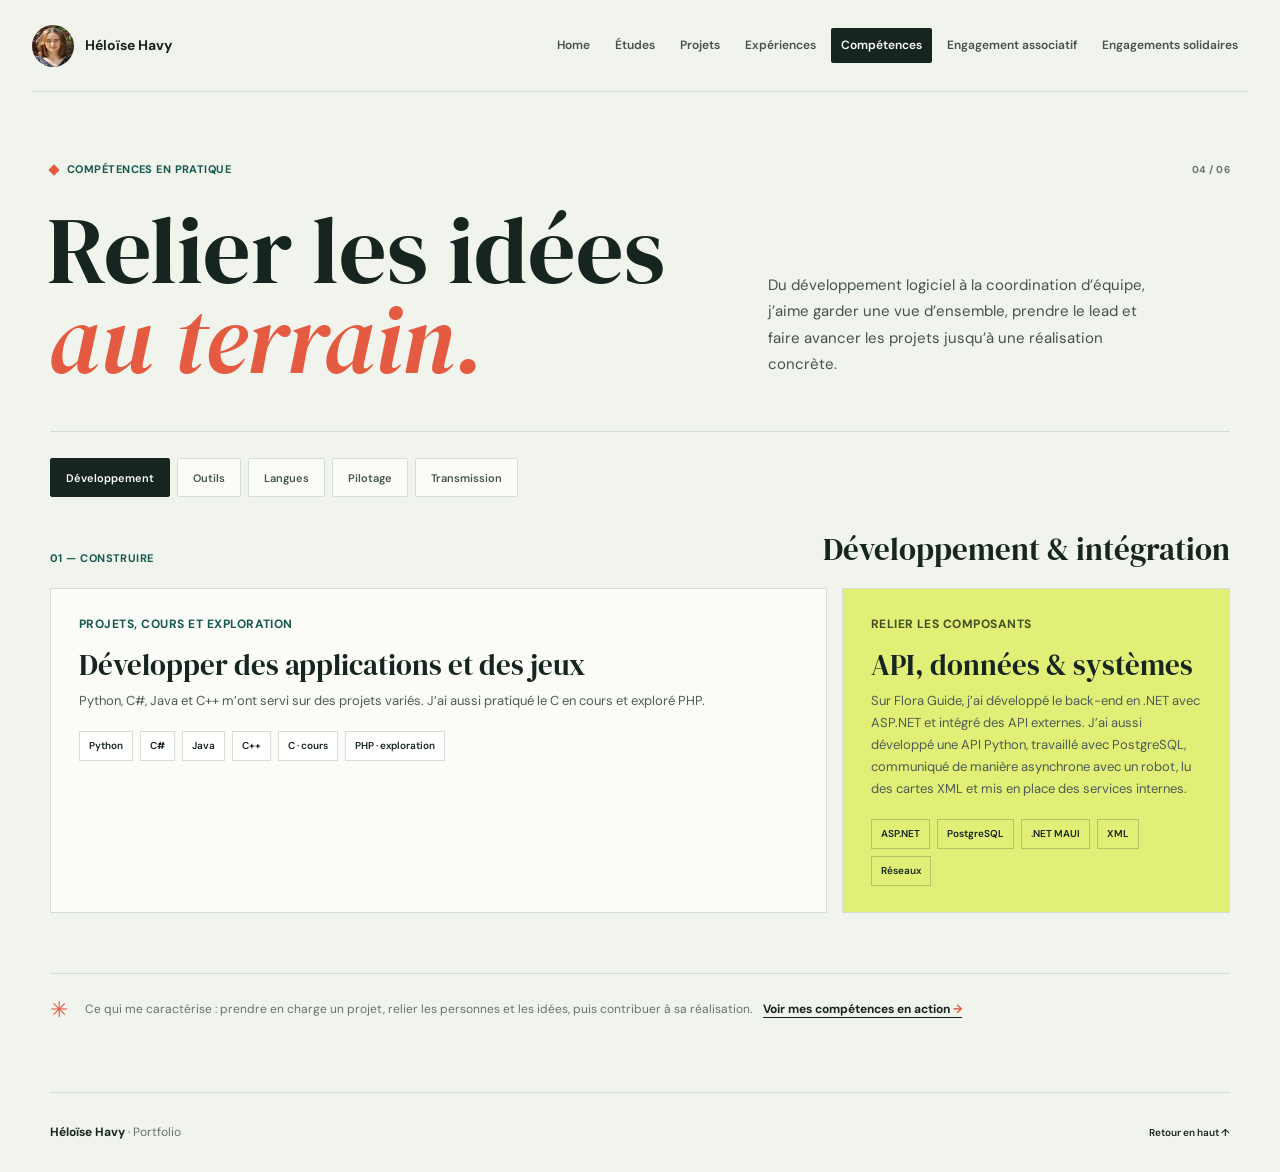
==== commit 33a858bd: "rajout backen, .NET" ====
--- a/competences.html
+++ b/competences.html
@@ -29,7 +29,7 @@
         <div class="panel-heading"><p class="section-kicker">01 — Construire</p><h2>Développement & intégration</h2></div>
         <div class="entry-grid">
           <article class="entry-card skill-card"><p class="entry-kicker">Projets, cours et exploration</p><h3>Développer des applications et des jeux</h3><p>Python, C#, Java et C++ m’ont servi sur des projets variés. J’ai aussi pratiqué le C en cours et exploré PHP.</p><ul class="skill-list"><li>Python</li><li>C#</li><li>Java</li><li>C++</li><li>C · cours</li><li>PHP · exploration</li></ul></article>
-          <article class="entry-card skill-card skill-card-accent"><p class="entry-kicker">Relier les composants</p><h3>API, données & systèmes</h3><p>Développement d’une API Python et intégration d’API externes, communication asynchrone avec un robot, lecture de cartes XML et mise en place de services internes.</p><ul class="skill-list"><li>ASP.NET</li><li>PostgreSQL</li><li>.NET MAUI</li><li>XML</li><li>Réseaux</li></ul></article>
+          <article class="entry-card skill-card skill-card-accent"><p class="entry-kicker">Relier les composants</p><h3>API, données & systèmes</h3><p>Sur Flora Guide, j’ai développé le back-end en .NET avec ASP.NET et intégré des API externes. J’ai aussi développé une API Python, travaillé avec PostgreSQL, communiqué de manière asynchrone avec un robot, lu des cartes XML et mis en place des services internes.</p><ul class="skill-list"><li>ASP.NET</li><li>PostgreSQL</li><li>.NET MAUI</li><li>XML</li><li>Réseaux</li></ul></article>
         </div>
       </section>
       <section id="skills-panel-tools" class="filter-panel" role="tabpanel" aria-labelledby="skills-tab-tools" tabindex="0" hidden>
